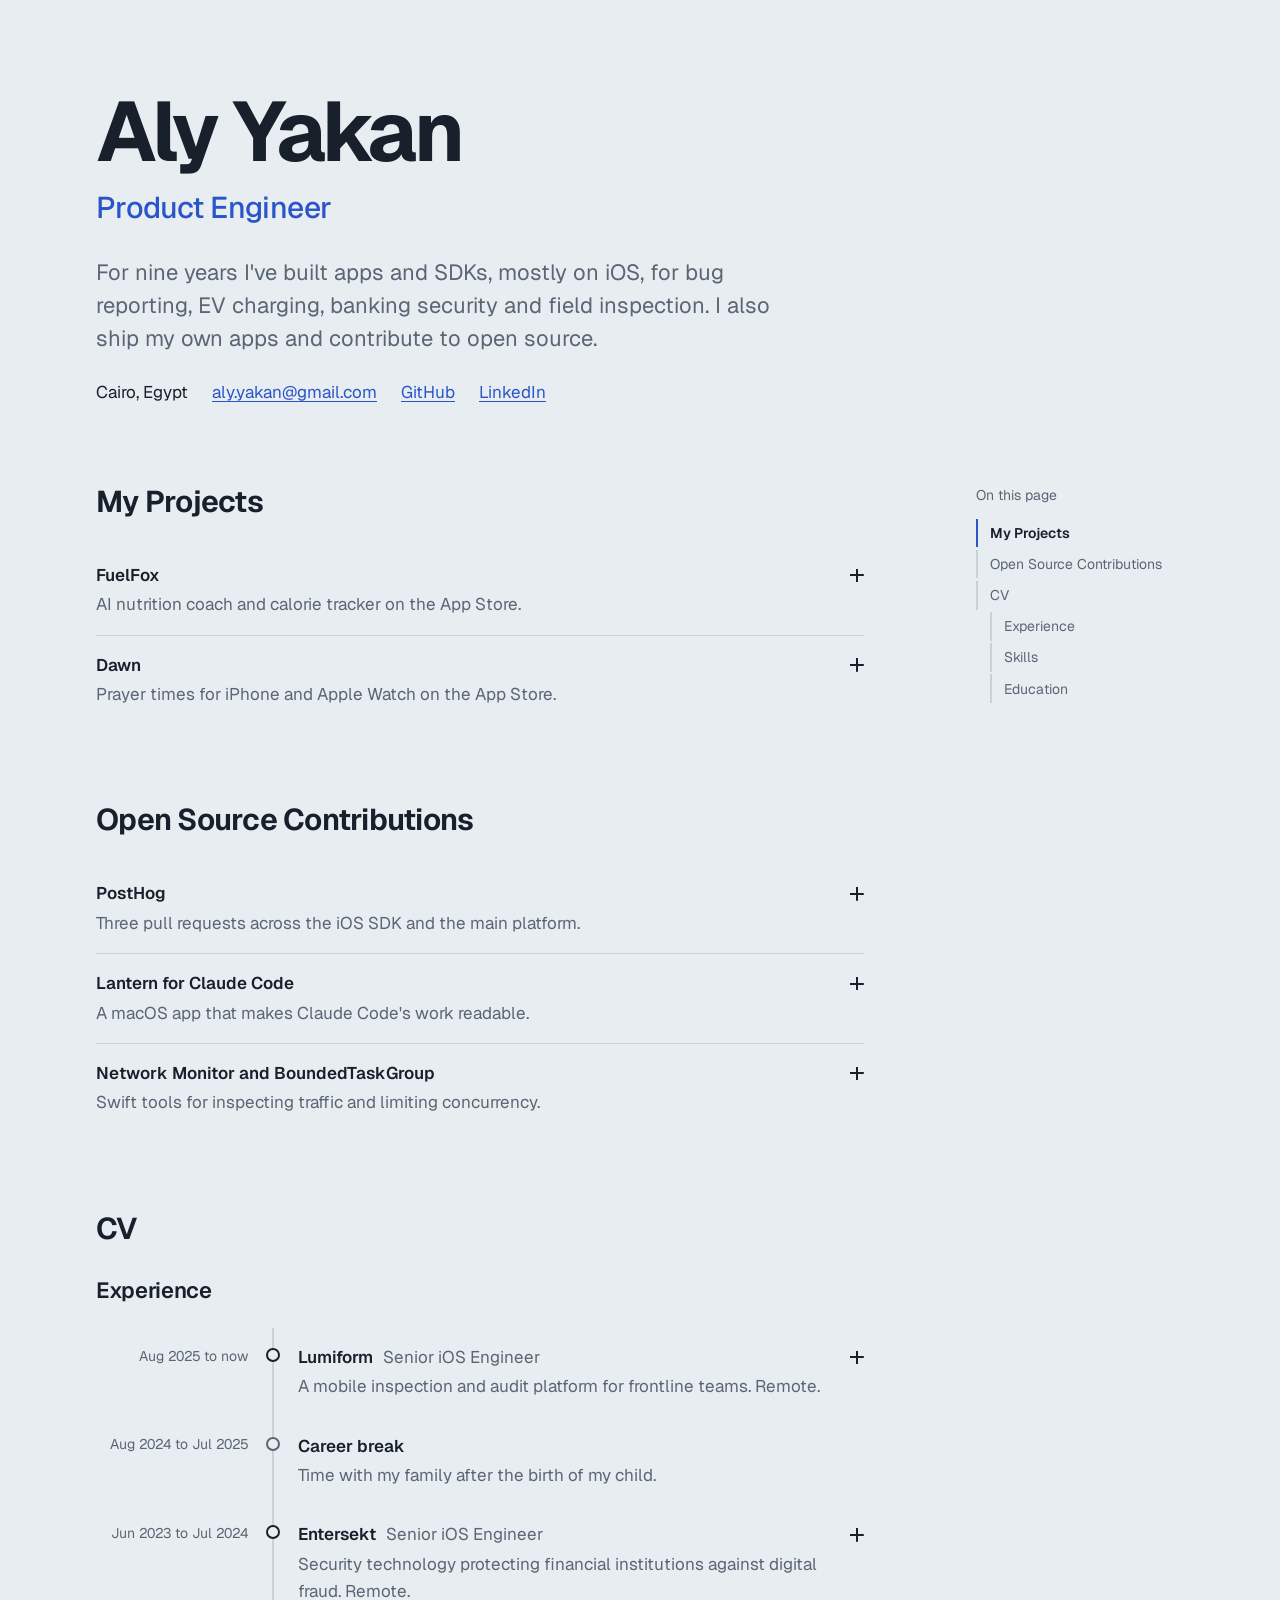
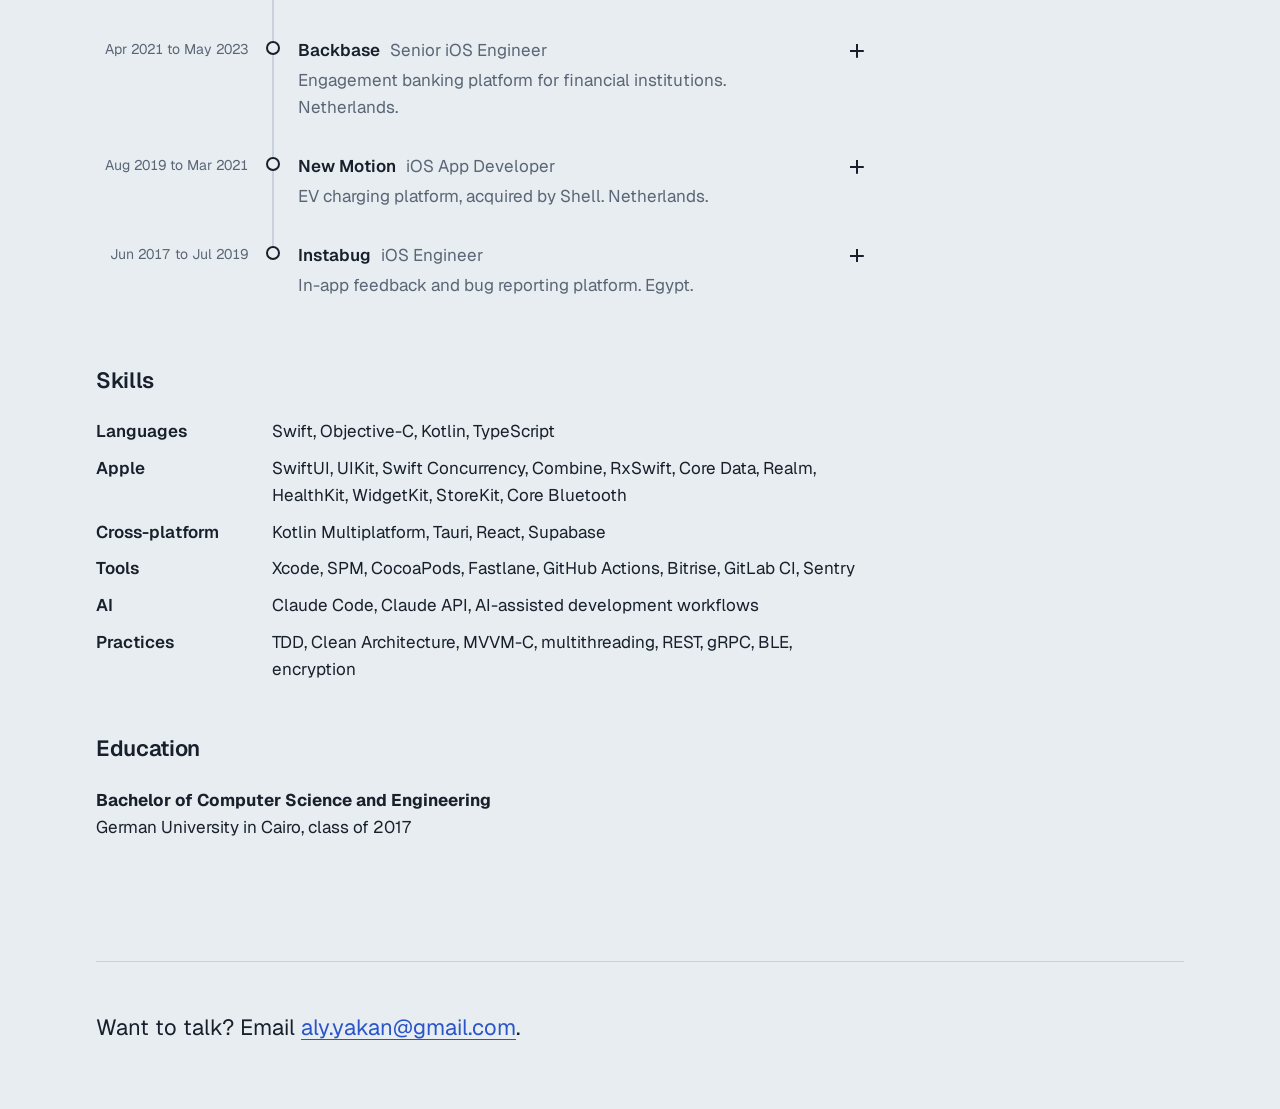
==== index.html @ ee1d158d "Add portfolio site Static page with projects, open source contributions and CV, including a live dem" ====
<!doctype html>
<html lang="en">
<head>
  <meta charset="utf-8">
  <meta name="viewport" content="width=device-width, initial-scale=1">
  <title>Aly Yakan, Product Engineer</title>
  <meta name="description" content="Aly Yakan builds iOS apps and SDKs. Projects, open source contributions and CV.">
  <link rel="preconnect" href="https://fonts.googleapis.com">
  <link rel="preconnect" href="https://fonts.gstatic.com" crossorigin>
  <link href="https://fonts.googleapis.com/css2?family=Geist:wght@400..700&family=Geist+Mono:wght@400;500&display=swap" rel="stylesheet">
  <link rel="stylesheet" href="assets/style.css">
</head>
<body>
  <a class="skip" href="#main">Skip to content</a>

  <header class="masthead">
    <h1>Aly Yakan</h1>
    <p class="job-title">Product Engineer</p>
    <p class="lede">For nine years I've built apps and SDKs, mostly on iOS, for bug reporting, EV charging, banking security and field inspection. I also ship my own apps and contribute to open source.</p>
    <ul class="contact">
      <li>Cairo, Egypt</li>
      <li><a href="mailto:aly.yakan@gmail.com">aly.yakan@gmail.com</a></li>
      <li><a href="https://github.com/alyakan">GitHub</a></li>
      <li><a href="https://www.linkedin.com/in/aly-yakan-729139123/">LinkedIn</a></li>
    </ul>
  </header>

  <div class="layout">
    <main id="main">
      <section id="projects" aria-labelledby="projects-title">
        <h2 id="projects-title">My Projects</h2>

        <details class="entry">
          <summary>
            <span class="title">FuelFox</span>
            <span class="gist">AI nutrition coach and calorie tracker on the App Store.</span>
          </summary>
          <div class="body">
            <p>FuelFox logs meals from a photo or a sentence and coaches you toward your goals. The core is shared Kotlin Multiplatform code under a native SwiftUI app.</p>
            <ul>
              <li>Claude-powered meal logging and coaching.</li>
              <li>HealthKit integration for activity and body measurements.</li>
              <li>Supabase backend and RevenueCat subscriptions.</li>
            </ul>
            <p><a href="https://apps.apple.com/us/app/fuelfox-ai-calorie-tracker/id6765678446">FuelFox on the App Store</a></p>
          </div>
        </details>

        <details class="entry">
          <summary>
            <span class="title">Dawn</span>
            <span class="gist">Prayer times for iPhone and Apple Watch on the App Store.</span>
          </summary>
          <div class="body">
            <ul>
              <li>Times are calculated offline on the device, with no account or server.</li>
              <li>Widgets on iPhone and complications on Apple Watch.</li>
              <li>Full Arabic support.</li>
            </ul>
            <p><a href="https://apps.apple.com/us/app/dawn-prayer-times-qibla/id6805250555">Dawn on the App Store</a></p>
          </div>
        </details>
      </section>

      <section id="open-source" aria-labelledby="open-source-title">
        <h2 id="open-source-title">Open Source Contributions</h2>

        <details class="entry">
          <summary>
            <span class="title">PostHog</span>
            <span class="gist">Three pull requests across the iOS SDK and the main platform.</span>
          </summary>
          <div class="body">
            <article class="pr">
              <h4><a href="https://github.com/PostHog/posthog/pull/112937">Device marketing names</a> <span class="status">In review</span></h4>
              <p>A data pipeline transformation that turns Apple model identifiers like <code>iPhone15,2</code> into the names people recognise, sourced from Xcode's device database. Simulators are only labelled when the SDK says so, because native Mac apps report the same CPU architecture. Covered by unit tests and nine end-to-end cases.</p>

              <figure class="demo">
                <form class="event" id="demo" autocomplete="off">
                  <p class="event-head">Incoming event</p>
                  <label class="row" for="model">
                    <span class="key">$device_model</span>
                    <input id="model" name="model" class="value" value="iPhone15,2" spellcheck="false" list="examples">
                  </label>
                  <datalist id="examples">
                    <option value="iPhone18,4">
                    <option value="iPhone17,5">
                    <option value="iPhone12,8">
                    <option value="iPad13,18">
                    <option value="arm64">
                  </datalist>
                  <label class="row" for="emulator">
                    <span class="key">$is_emulator</span>
                    <span class="toggle">
                      <input id="emulator" name="emulator" type="checkbox">
                      <span class="toggle-value" id="emulator-value">false</span>
                    </span>
                  </label>
                  <p class="event-head after">After the transformation</p>
                  <p class="row" aria-live="polite">
                    <span class="key">$device_marketing_name</span>
                    <output id="name" for="model emulator" class="value"></output>
                  </p>
                </form>
                <figcaption>The transformation's lookup, running in your browser. Try another identifier, or <code>arm64</code> with and without the emulator flag.</figcaption>
              </figure>
            </article>

            <article class="pr">
              <h4><a href="https://github.com/PostHog/posthog-ios/pull/872"><code>disableGeoIp</code> for the iOS SDK</a> <span class="status">Merged</span></h4>
              <p>Lets apps opt out of IP-based location on both events and feature flags, matching PostHog's other SDKs.</p>
            </article>

            <article class="pr">
              <h4><a href="https://github.com/PostHog/posthog-ios/pull/881">Deep link test isolation</a> <span class="status">Merged</span></h4>
              <p>Flaky deep link tests were failing iOS SDK CI across the repo. Each test now gets its own event storage, so one test's events can't leak into another's assertions.</p>
            </article>

            <p><a href="https://github.com/pulls?q=is%3Apr+author%3Aalyakan+org%3APostHog">All my pull requests to PostHog</a></p>
          </div>
        </details>

        <details class="entry">
          <summary>
            <span class="title">Lantern for Claude Code</span>
            <span class="gist">A macOS app that makes Claude Code's work readable.</span>
          </summary>
          <div class="body">
            <p>Open source under MIT, built with Tauri (Rust) and React with TypeScript. <a href="https://github.com/alyakan/lantern">github.com/alyakan/lantern</a></p>
            <ul>
              <li>Shows tool calls and file edits as readable diffs.</li>
              <li>Walks through a change one step at a time.</li>
              <li>Reviews pull requests file by file and parses test runs.</li>
              <li>Ships signed, notarized releases that update themselves.</li>
            </ul>
          </div>
        </details>

        <details class="entry">
          <summary>
            <span class="title">Network Monitor and BoundedTaskGroup</span>
            <span class="gist">Swift tools for inspecting traffic and limiting concurrency.</span>
          </summary>
          <div class="body">
            <ul>
              <li><strong>Network Monitor</strong> is a SwiftNIO proxy for inspecting HTTPS traffic from mobile apps.</li>
              <li><strong>BoundedTaskGroup</strong> is a Swift package for task groups with a concurrency limit. It runs in production at Lumiform.</li>
            </ul>
            <p><a href="https://github.com/alyakan">github.com/alyakan</a></p>
          </div>
        </details>
      </section>

      <section id="cv" aria-labelledby="cv-title">
        <h2 id="cv-title">CV</h2>

        <h3 id="experience">Experience</h3>
        <ol class="timeline">
          <li>
            <p class="when"><time>Aug 2025</time> to now</p>
            <details class="entry">
              <summary>
                <span class="title">Lumiform <span class="role">Senior iOS Engineer</span></span>
                <span class="gist">A mobile inspection and audit platform for frontline teams. Remote.</span>
              </summary>
              <div class="body">
                <ul>
                  <li>Led the team's move to TDD, raising test coverage of the <strong>~140K-line</strong> iOS codebase from <strong>under 1% to over 35%</strong>.</li>
                  <li>Shipped <strong>12+ iOS features</strong>, including the iOS side of <strong>four AI features</strong> (image description, image validation, item counting, writing suggestions), password reset, file proof for actions and prefilled inspection links.</li>
                  <li>Replaced Alamofire with an async/await URLSession networking layer and rebuilt authentication and SSO on top of it.</li>
                  <li>Rebuilt the inspection upload pipeline with background uploads, bounded concurrency and adaptive compression, <strong>eliminating failed image uploads</strong>.</li>
                  <li>Fixed <strong>50+ bugs</strong> (<strong>15</strong> reported by customers), including a <strong>600 MB memory leak</strong> (now a flat <strong>~110 MB</strong>) and the top WebKit crash on older iPads.</li>
                  <li>Drove the SwiftUI redesign and iOS 26 adoption, and automated App Store releases with Fastlane, GitHub Actions and Claude Code.</li>
                  <li>Merged <strong>130+ PRs</strong>, reviewed <strong>160+</strong>, and wrote the team's AI-assisted development conventions.</li>
                </ul>
              </div>
            </details>
          </li>
          <li>
            <p class="when"><time>Aug 2024</time> to <time>Jul 2025</time></p>
            <div class="entry plain">
              <span class="title">Career break</span>
              <span class="gist">Time with my family after the birth of my child.</span>
            </div>
          </li>
          <li>
            <p class="when"><time>Jun 2023</time> to <time>Jul 2024</time></p>
            <details class="entry">
              <summary>
                <span class="title">Entersekt <span class="role">Senior iOS Engineer</span></span>
                <span class="gist">Security technology protecting financial institutions against digital fraud. Remote.</span>
              </summary>
              <div class="body">
                <ul>
                  <li>Built a modern Swift SDK on async/await and secure WebSockets, while maintaining the legacy Objective-C SDK and cross-platform wrappers.</li>
                  <li>Developed a risk signal collection SDK to improve fraud detection, and hardened SDKs with iXGuard.</li>
                  <li>Owned releases of the Transakt authenticator app and mentored junior developers.</li>
                </ul>
              </div>
            </details>
          </li>
          <li>
            <p class="when"><time>Apr 2021</time> to <time>May 2023</time></p>
            <details class="entry">
              <summary>
                <span class="title">Backbase <span class="role">Senior iOS Engineer</span></span>
                <span class="gist">Engagement banking platform for financial institutions. Netherlands.</span>
              </summary>
              <div class="body">
                <ul>
                  <li>Maintained the Core SDK that <strong>every Backbase client</strong> relies on, and helped split it from a monolithic Objective-C library into modular Swift frameworks.</li>
                  <li>Built core banking libraries and a Mobile Design System adopted by <strong>about 90% of clients</strong>.</li>
                  <li>Moved CI from Jenkins to Bitrise and aligned with Android on cross-platform behaviour.</li>
                </ul>
              </div>
            </details>
          </li>
          <li>
            <p class="when"><time>Aug 2019</time> to <time>Mar 2021</time></p>
            <details class="entry">
              <summary>
                <span class="title">New Motion <span class="role">iOS App Developer</span></span>
                <span class="gist">EV charging platform, acquired by Shell. Netherlands.</span>
              </summary>
              <div class="body">
                <ul>
                  <li>Led the EV Charging iOS app, giving drivers access to <strong>180K+ charge points</strong> across Europe.</li>
                  <li>Built mapping and payment features, and new charging apps using BLE and Wi-Fi.</li>
                </ul>
              </div>
            </details>
          </li>
          <li>
            <p class="when"><time>Jun 2017</time> to <time>Jul 2019</time></p>
            <details class="entry">
              <summary>
                <span class="title">Instabug <span class="role">iOS Engineer</span></span>
                <span class="gist">In-app feedback and bug reporting platform. Egypt.</span>
              </summary>
              <div class="body">
                <ul>
                  <li>Built and launched the Feature Requests and In-App Surveys products, the latter on Product Hunt.</li>
                  <li>Improved the stability of the Instabug iOS SDK, reducing crash rates across iOS versions in an SDK that handled <strong>millions of sessions a month</strong> and <strong>over 1 billion</strong> in total.</li>
                  <li>Built a multithreading module for API testing to catch thread-safety issues.</li>
                </ul>
              </div>
            </details>
          </li>
        </ol>

        <h3 id="skills">Skills</h3>
        <dl class="skills">
          <dt>Languages</dt><dd>Swift, Objective-C, Kotlin, TypeScript</dd>
          <dt>Apple</dt><dd>SwiftUI, UIKit, Swift Concurrency, Combine, RxSwift, Core Data, Realm, HealthKit, WidgetKit, StoreKit, Core Bluetooth</dd>
          <dt>Cross-platform</dt><dd>Kotlin Multiplatform, Tauri, React, Supabase</dd>
          <dt>Tools</dt><dd>Xcode, SPM, CocoaPods, Fastlane, GitHub Actions, Bitrise, GitLab CI, Sentry</dd>
          <dt>AI</dt><dd>Claude Code, Claude API, AI-assisted development workflows</dd>
          <dt>Practices</dt><dd>TDD, Clean Architecture, MVVM-C, multithreading, REST, gRPC, BLE, encryption</dd>
        </dl>

        <h3 id="education">Education</h3>
        <p class="education"><strong>Bachelor of Computer Science and Engineering</strong><br>German University in Cairo, class of 2017</p>
      </section>
    </main>

    <nav class="toc" aria-label="On this page">
      <p class="toc-title">On this page</p>
      <ol>
        <li><a href="#projects">My Projects</a></li>
        <li><a href="#open-source">Open Source Contributions</a></li>
        <li>
          <a href="#cv">CV</a>
          <ol>
            <li><a href="#experience">Experience</a></li>
            <li><a href="#skills">Skills</a></li>
            <li><a href="#education">Education</a></li>
          </ol>
        </li>
      </ol>
    </nav>
  </div>

  <footer>
    <p>Want to talk? Email <a href="mailto:aly.yakan@gmail.com">aly.yakan@gmail.com</a>.</p>
  </footer>

  <script src="assets/device-names.js"></script>
  <script src="assets/demo.js"></script>
  <script src="assets/toc.js"></script>
</body>
</html>
---- assets/style.css ----
:root {
  --frost: #e8edf1;
  --paper: #ffffff;
  --ink: #17202b;
  --slate: #5a6675;
  --rule: #c9d2db;
  --cobalt: #2a55c9;
  --signal: #f5c542;

  /* One family throughout; headings differ by size and weight only. */
  --display: "Geist", system-ui, sans-serif;
  --body: "Geist", system-ui, sans-serif;
  --code: "Geist Mono", ui-monospace, monospace;

  /* Scale on a 4:3 ratio from a 17px base. */
  --s-1: 0.875rem;
  --s0: 1.0625rem;
  --s1: 1.375rem;
  --s2: 1.875rem;
  --s4: clamp(3rem, 8vw, 5.25rem);

  --measure: 66ch;
  --gutter: clamp(1.25rem, 5vw, 4rem);
  --page: 76rem;
}

* { box-sizing: border-box; }

html { background: var(--frost); color: var(--ink); scroll-padding-top: 2rem; }

@media (prefers-reduced-motion: no-preference) {
  html { scroll-behavior: smooth; }
}

body {
  margin: 0;
  font: 400 var(--s0)/1.6 var(--body);
  font-optical-sizing: auto;
  -webkit-font-smoothing: antialiased;
}

a { color: var(--cobalt); text-underline-offset: 0.18em; text-decoration-thickness: 1px; }
a:hover { text-decoration-thickness: 2px; }
:focus-visible { outline: 3px solid var(--cobalt); outline-offset: 3px; border-radius: 2px; }

code { font: 0.86em var(--code); }

h1, h2, h3, h4 { font-family: var(--display); margin: 0; color: var(--ink); }

.skip { position: absolute; left: -999px; }
.skip:focus { left: var(--gutter); top: 1rem; background: var(--paper); padding: 0.5rem 0.75rem; }

/* Masthead */

.masthead { max-width: var(--page); margin: 0 auto; padding: clamp(3rem, 10vh, 6rem) var(--gutter) 4.5rem; }

h1 {
  font-size: var(--s4);
  font-weight: 700;
  line-height: 1;
  letter-spacing: -0.04em;
}

.job-title { font-size: var(--s2); font-weight: 500; letter-spacing: -0.02em; color: var(--cobalt); margin: 0.6rem 0 0; }

.lede { max-width: 46ch; font-size: var(--s1); line-height: 1.5; color: var(--slate); margin: 1.5rem 0; }

.contact { list-style: none; padding: 0; margin: 0; display: flex; flex-wrap: wrap; gap: 0.5rem 1.5rem; font-family: var(--display); }

/* Page layout with the table of contents on the right */

.layout {
  max-width: var(--page);
  margin: 0 auto;
  padding: 0 var(--gutter);
  display: grid;
  grid-template-columns: minmax(0, 48rem) 13rem;
  justify-content: space-between;
  gap: 0 var(--gutter);
}

.toc {
  position: sticky;
  top: 2rem;
  align-self: start;
  font-family: var(--display);
  font-size: var(--s-1);
  padding-top: 0.4rem;
}

.toc-title { color: var(--slate); margin: 0 0 0.75rem; }
.toc ol { list-style: none; margin: 0; padding: 0; }
.toc ol ol { padding-left: 0.9rem; }
.toc li { margin: 0.15rem 0; }

.toc a {
  display: block;
  padding: 0.2rem 0 0.2rem 0.75rem;
  border-left: 2px solid var(--rule);
  color: var(--slate);
  text-decoration: none;
}
.toc a:hover { color: var(--ink); }
.toc a[aria-current] { color: var(--ink); border-left-color: var(--cobalt); font-weight: 600; }

/* Sections */

/* Sections are separated by space; rules only appear between entries. */
section { padding: 0 0 4.5rem; }

h2 { font-size: var(--s2); font-weight: 650; letter-spacing: -0.025em; margin-bottom: 1.25rem; }
h3 { font-size: var(--s1); font-weight: 600; letter-spacing: -0.015em; margin: 3rem 0 1.25rem; }
h2 + h3 { margin-top: 0.5rem; }
h4 { font-size: var(--s0); font-weight: 600; line-height: 1.35; }

/* Expandable entries */

details.entry + details.entry { border-top: 1px solid var(--rule); }

summary {
  display: grid;
  grid-template-columns: minmax(0, 1fr) 1.5rem;
  gap: 0.15rem 1rem;
  padding: 1rem 0;
  cursor: pointer;
  list-style: none;
}
summary::-webkit-details-marker { display: none; }

.entry .title { font-family: var(--display); font-weight: 600; font-size: var(--s0); grid-column: 1; }
.entry .gist { color: var(--slate); grid-column: 1; }
summary:hover .title { color: var(--cobalt); }

/* A plus that turns into a minus when the entry is open. */
summary::after {
  content: "";
  grid-column: 2;
  grid-row: 1;
  justify-self: end;
  align-self: center;
  width: 0.85rem;
  height: 0.85rem;
  background:
    linear-gradient(var(--ink), var(--ink)) center / 100% 2px no-repeat,
    linear-gradient(var(--ink), var(--ink)) center / 2px 100% no-repeat;
  transition: transform 200ms ease;
}
details[open] > summary::after {
  background: linear-gradient(var(--ink), var(--ink)) center / 100% 2px no-repeat;
  transform: rotate(180deg);
}

.role { font-weight: 400; color: var(--slate); margin-left: 0.35rem; }

.body { padding: 0 0 1.5rem; max-width: var(--measure); }
.body > :first-child { margin-top: 0; }
.body p { margin: 0.75rem 0 0; }
.body ul { margin: 0.5rem 0 0; padding-left: 1.2rem; list-style: disc; }
.body li { margin: 0.35rem 0; }
.body li::marker { color: var(--slate); }

.pr + .pr { margin-top: 1.75rem; }
.pr p { margin-top: 0.35rem; }

.status {
  font-weight: 500;
  font-size: var(--s-1);
  color: var(--slate);
  border: 1px solid var(--rule);
  border-radius: 999px;
  padding: 0.05rem 0.55rem;
  margin-left: 0.4rem;
  white-space: nowrap;
}

/* Experience timeline: dates in the gutter, a line, and a dot per job. */

.timeline { list-style: none; padding: 0; margin: 0; }

.timeline > li { display: grid; grid-template-columns: 11rem minmax(0, 1fr); }

.timeline .when {
  margin: 0;
  padding: 1.05rem 1.5rem 0 0;
  text-align: right;
  font-family: var(--display);
  font-size: var(--s-1);
  color: var(--slate);
  font-variant-numeric: tabular-nums;
  white-space: nowrap;
}

.timeline .entry {
  position: relative;
  border: 0;
  border-left: 2px solid var(--rule);
  padding-left: 1.5rem;
}
.timeline > li:last-child .entry { border-left-color: transparent; }
.timeline > li:last-child .entry::after {
  content: "";
  position: absolute;
  left: -2px;
  top: 0;
  height: 1.6rem;
  border-left: 2px solid var(--rule);
}

.timeline .entry::before {
  content: "";
  position: absolute;
  /* border-box keeps the centre at -1px, the middle of the 2px line. */
  box-sizing: border-box;
  left: -8px;
  top: 1.25rem;
  width: 14px;
  height: 14px;
  border-radius: 50%;
  background: var(--frost);
  border: 2px solid var(--ink);
  z-index: 1;
}
.timeline details[open].entry::before { background: var(--cobalt); border-color: var(--cobalt); }

/* Experience bullets are a shade softer so their bolded numbers and keywords stand out. */
.timeline .body li { color: #3d4856; }
.timeline .body strong { color: var(--ink); font-weight: 600; }

/* Entries with nothing to expand, like a career break, match the summary row's layout. */
.entry.plain { display: grid; gap: 0.15rem; padding-block: 1rem; }
.timeline .entry.plain::before { border-color: var(--slate); }

/* Skills and education */

.skills { display: grid; grid-template-columns: 9.5rem minmax(0, 1fr); gap: 0.6rem 1.5rem; margin: 0; max-width: 48rem; }
.skills dt { font-family: var(--display); font-weight: 600; }
.skills dd { margin: 0; }

.education { margin: 0; }

/* The PostHog demo panel */

.demo { margin: 1.25rem 0 0; max-width: 34rem; }

.event {
  background: var(--paper);
  border: 1px solid var(--ink);
  border-radius: 10px;
  box-shadow: 6px 6px 0 var(--ink);
  padding: 1.25rem 1.25rem 1.5rem;
  font-family: var(--code);
  font-size: 0.9rem;
}

.event-head { font-family: var(--display); color: var(--slate); font-size: var(--s-1); margin: 0 0 0.5rem; }
.event .event-head.after { margin-top: 1.25rem; padding-top: 1rem; border-top: 1px dashed var(--rule); }

.event .row { display: grid; grid-template-columns: 13rem minmax(0, 1fr); align-items: center; gap: 0.75rem; margin: 0.35rem 0; }
.key { color: var(--slate); overflow-wrap: anywhere; }

.value { font: inherit; color: var(--ink); min-width: 0; }

input.value {
  width: 100%;
  border: 1px solid var(--rule);
  border-radius: 6px;
  padding: 0.4rem 0.55rem;
  background: var(--frost);
}

.toggle { display: inline-flex; align-items: center; gap: 0.6rem; }
.toggle input { width: 1.1rem; height: 1.1rem; accent-color: var(--cobalt); margin: 0; }

output.value { font-weight: 500; padding: 0.15rem 0.35rem; border-radius: 4px; justify-self: start; }
output[data-state="set"] { background: var(--signal); }
output[data-state="missing"] { color: var(--slate); font-weight: 400; }

output.flash { animation: flash 600ms ease-out; }
@keyframes flash { from { box-shadow: 0 0 0 6px rgba(245, 197, 66, 0.55); } to { box-shadow: 0 0 0 0 rgba(245, 197, 66, 0); } }

.demo figcaption { color: var(--slate); font-size: var(--s-1); line-height: 1.5; margin-top: 1.25rem; }

footer { max-width: var(--page); margin: 0 auto; padding: 3rem var(--gutter) 4rem; font-family: var(--display); font-size: var(--s1); }
footer p { margin: 0; border-top: 1px solid var(--rule); padding-top: 3rem; }

/* Narrow screens: the table of contents becomes a sticky bar above the content. */

@media (max-width: 960px) {
  .layout { grid-template-columns: minmax(0, 1fr); }

  .toc {
    order: -1;
    top: 0;
    z-index: 2;
    padding: 0.6rem 0;
    margin: 0 calc(-1 * var(--gutter));
    padding-inline: var(--gutter);
    background: var(--frost);
    border-bottom: 1px solid var(--rule);
    overflow-x: auto;
  }
  .toc-title { display: none; }
  .toc ol, .toc li { display: flex; gap: 0.25rem 1.25rem; white-space: nowrap; margin: 0; }
  .toc ol ol { padding-left: 1.25rem; }
  .toc a { border-left: 0; border-bottom: 2px solid transparent; padding: 0.2rem 0; }
  .toc a[aria-current] { border-bottom-color: var(--cobalt); }

  html { scroll-padding-top: 3.5rem; }
}

@media (max-width: 640px) {
  .timeline > li { grid-template-columns: 1fr; border-left: 2px solid var(--rule); padding-left: 1.5rem; }
  .timeline > li:last-child { border-left-color: transparent; }
  .timeline .when { text-align: left; padding: 1rem 0 0; }
  .timeline .entry { border-left: 0; padding-left: 0; }
  .timeline .entry::before { left: calc(-1.5rem - 8px); top: -1.2rem; }
  .timeline > li:last-child .entry::after { display: none; }
  .timeline > li:last-child::before { content: ""; }

  .skills { grid-template-columns: 1fr; gap: 0 0; }
  .skills dd { margin-bottom: 0.75rem; }

  .event .row { grid-template-columns: 1fr; gap: 0.25rem; }
  .event { box-shadow: 4px 4px 0 var(--ink); }
}

@media (prefers-reduced-motion: reduce) {
  output.flash { animation: none; }
  summary::after { transition: none; }
}
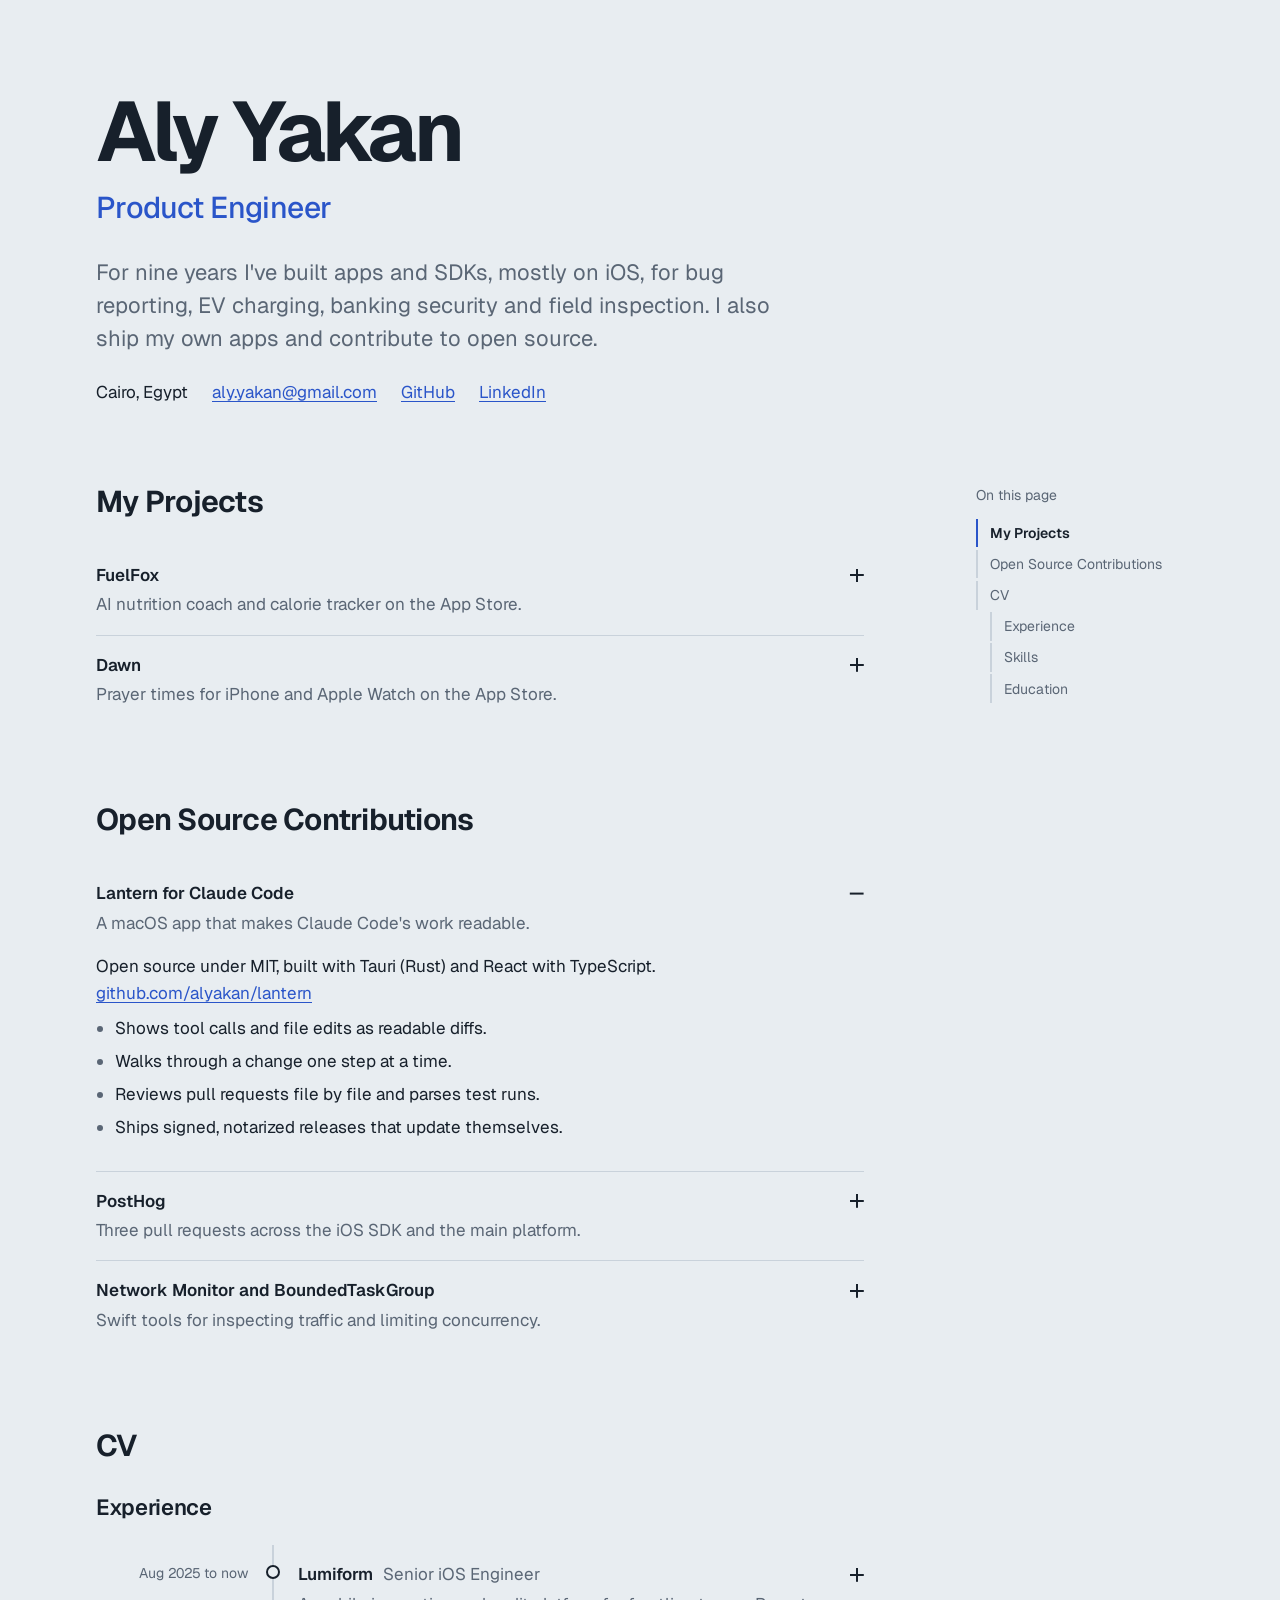
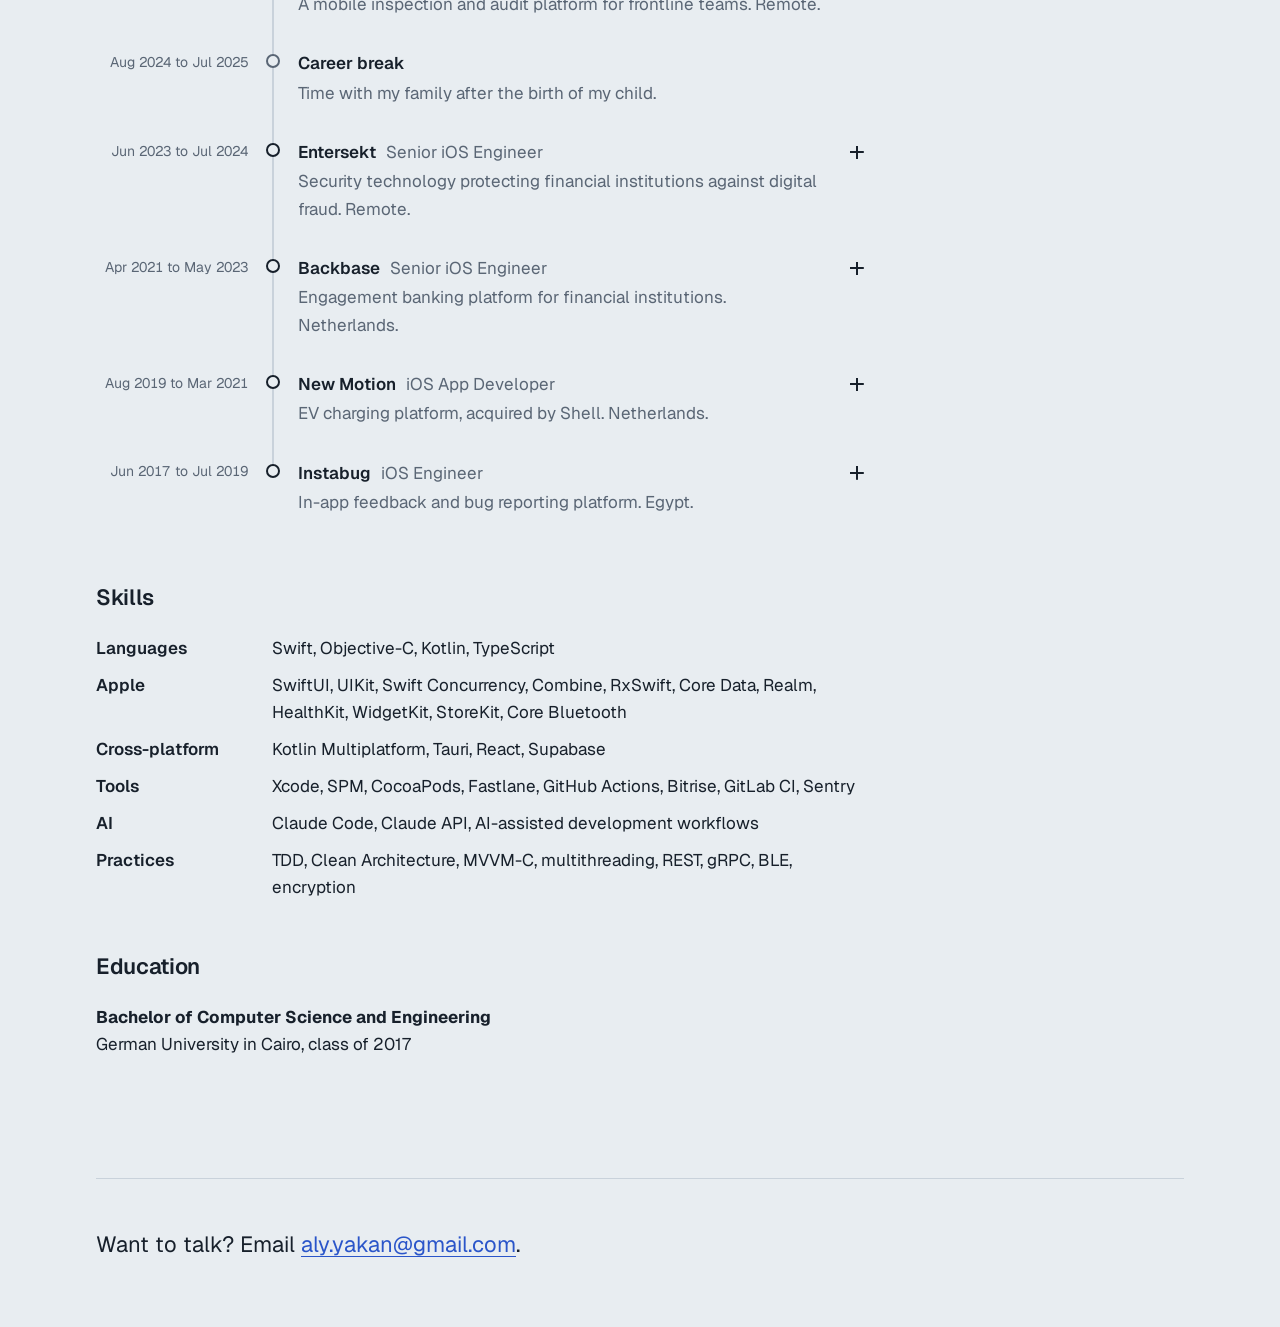
==== commit 3eb2f7b2: "CV: add the Lumiform photo import and storage work, and list Lantern first under open source" ====
--- a/index.html
+++ b/index.html
@@ -64,6 +64,22 @@
 
       <section id="open-source" aria-labelledby="open-source-title">
         <h2 id="open-source-title">Open Source Contributions</h2>
+
+        <details class="entry" open>
+          <summary>
+            <span class="title">Lantern for Claude Code</span>
+            <span class="gist">A macOS app that makes Claude Code's work readable.</span>
+          </summary>
+          <div class="body">
+            <p>Open source under MIT, built with Tauri (Rust) and React with TypeScript. <a href="https://github.com/alyakan/lantern">github.com/alyakan/lantern</a></p>
+            <ul>
+              <li>Shows tool calls and file edits as readable diffs.</li>
+              <li>Walks through a change one step at a time.</li>
+              <li>Reviews pull requests file by file and parses test runs.</li>
+              <li>Ships signed, notarized releases that update themselves.</li>
+            </ul>
+          </div>
+        </details>
 
         <details class="entry">
           <summary>
@@ -122,22 +138,6 @@
 
         <details class="entry">
           <summary>
-            <span class="title">Lantern for Claude Code</span>
-            <span class="gist">A macOS app that makes Claude Code's work readable.</span>
-          </summary>
-          <div class="body">
-            <p>Open source under MIT, built with Tauri (Rust) and React with TypeScript. <a href="https://github.com/alyakan/lantern">github.com/alyakan/lantern</a></p>
-            <ul>
-              <li>Shows tool calls and file edits as readable diffs.</li>
-              <li>Walks through a change one step at a time.</li>
-              <li>Reviews pull requests file by file and parses test runs.</li>
-              <li>Ships signed, notarized releases that update themselves.</li>
-            </ul>
-          </div>
-        </details>
-
-        <details class="entry">
-          <summary>
             <span class="title">Network Monitor and BoundedTaskGroup</span>
             <span class="gist">Swift tools for inspecting traffic and limiting concurrency.</span>
           </summary>
@@ -169,6 +169,8 @@
                   <li>Shipped <strong>12+ iOS features</strong>, including the iOS side of <strong>four AI features</strong> (image description, image validation, item counting, writing suggestions), password reset, file proof for actions and prefilled inspection links.</li>
                   <li>Replaced Alamofire with an async/await URLSession networking layer and rebuilt authentication and SSO on top of it.</li>
                   <li>Rebuilt the inspection upload pipeline with background uploads, bounded concurrency and adaptive compression, <strong>eliminating failed image uploads</strong>.</li>
+                  <li>Rebuilt photo import on ImageIO instead of UIKit redraws, targeting black photos in reports (<strong>~980 reports from 98 users a month</strong>) and a crash when picking library photos.</li>
+                  <li>Moved photos out of the Realm database into files and added compaction on launch, shrinking a <strong>1.1 GB</strong> database to <strong>1 MB</strong> in testing and cutting peak memory with 100+ photos by <strong>73%</strong> (<strong>452 MB → 120 MB</strong>).</li>
                   <li>Fixed <strong>50+ bugs</strong> (<strong>15</strong> reported by customers), including a <strong>600 MB memory leak</strong> (now a flat <strong>~110 MB</strong>) and the top WebKit crash on older iPads.</li>
                   <li>Drove the SwiftUI redesign and iOS 26 adoption, and automated App Store releases with Fastlane, GitHub Actions and Claude Code.</li>
                   <li>Merged <strong>130+ PRs</strong>, reviewed <strong>160+</strong>, and wrote the team's AI-assisted development conventions.</li>
